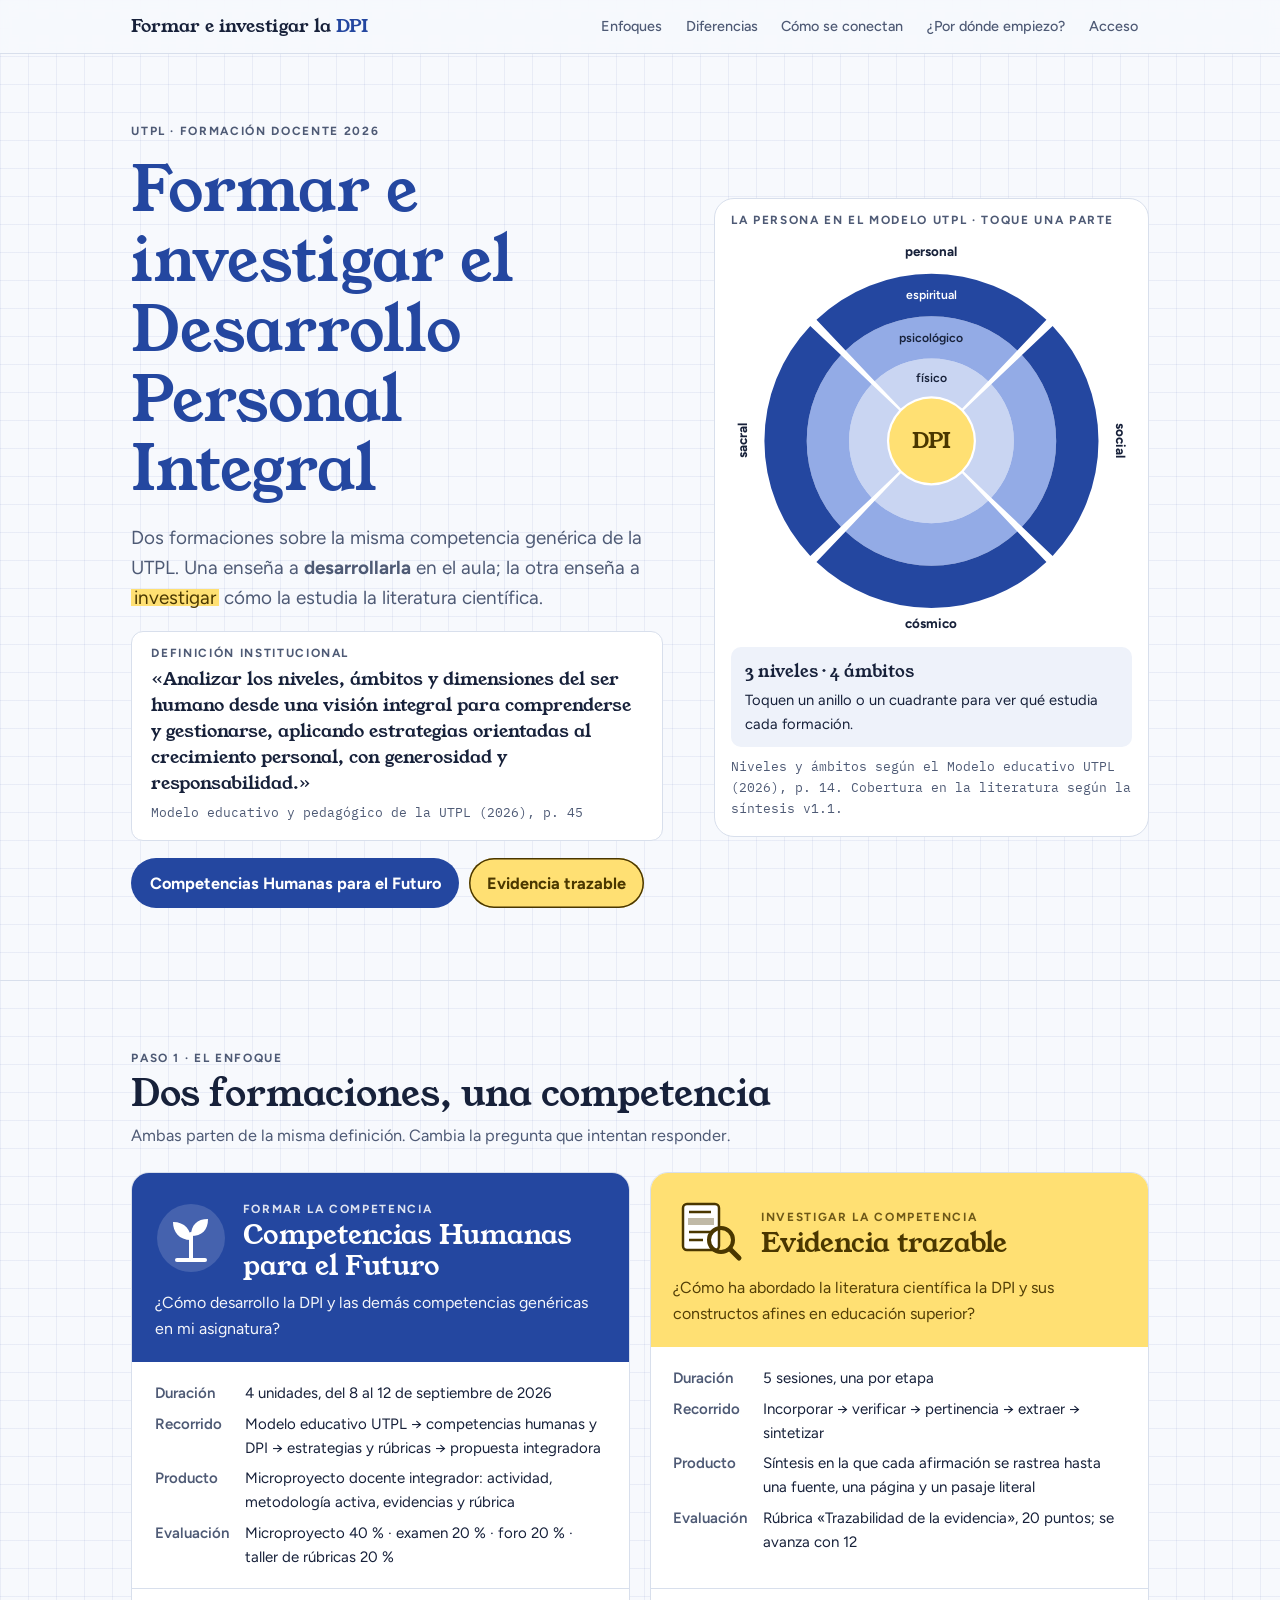
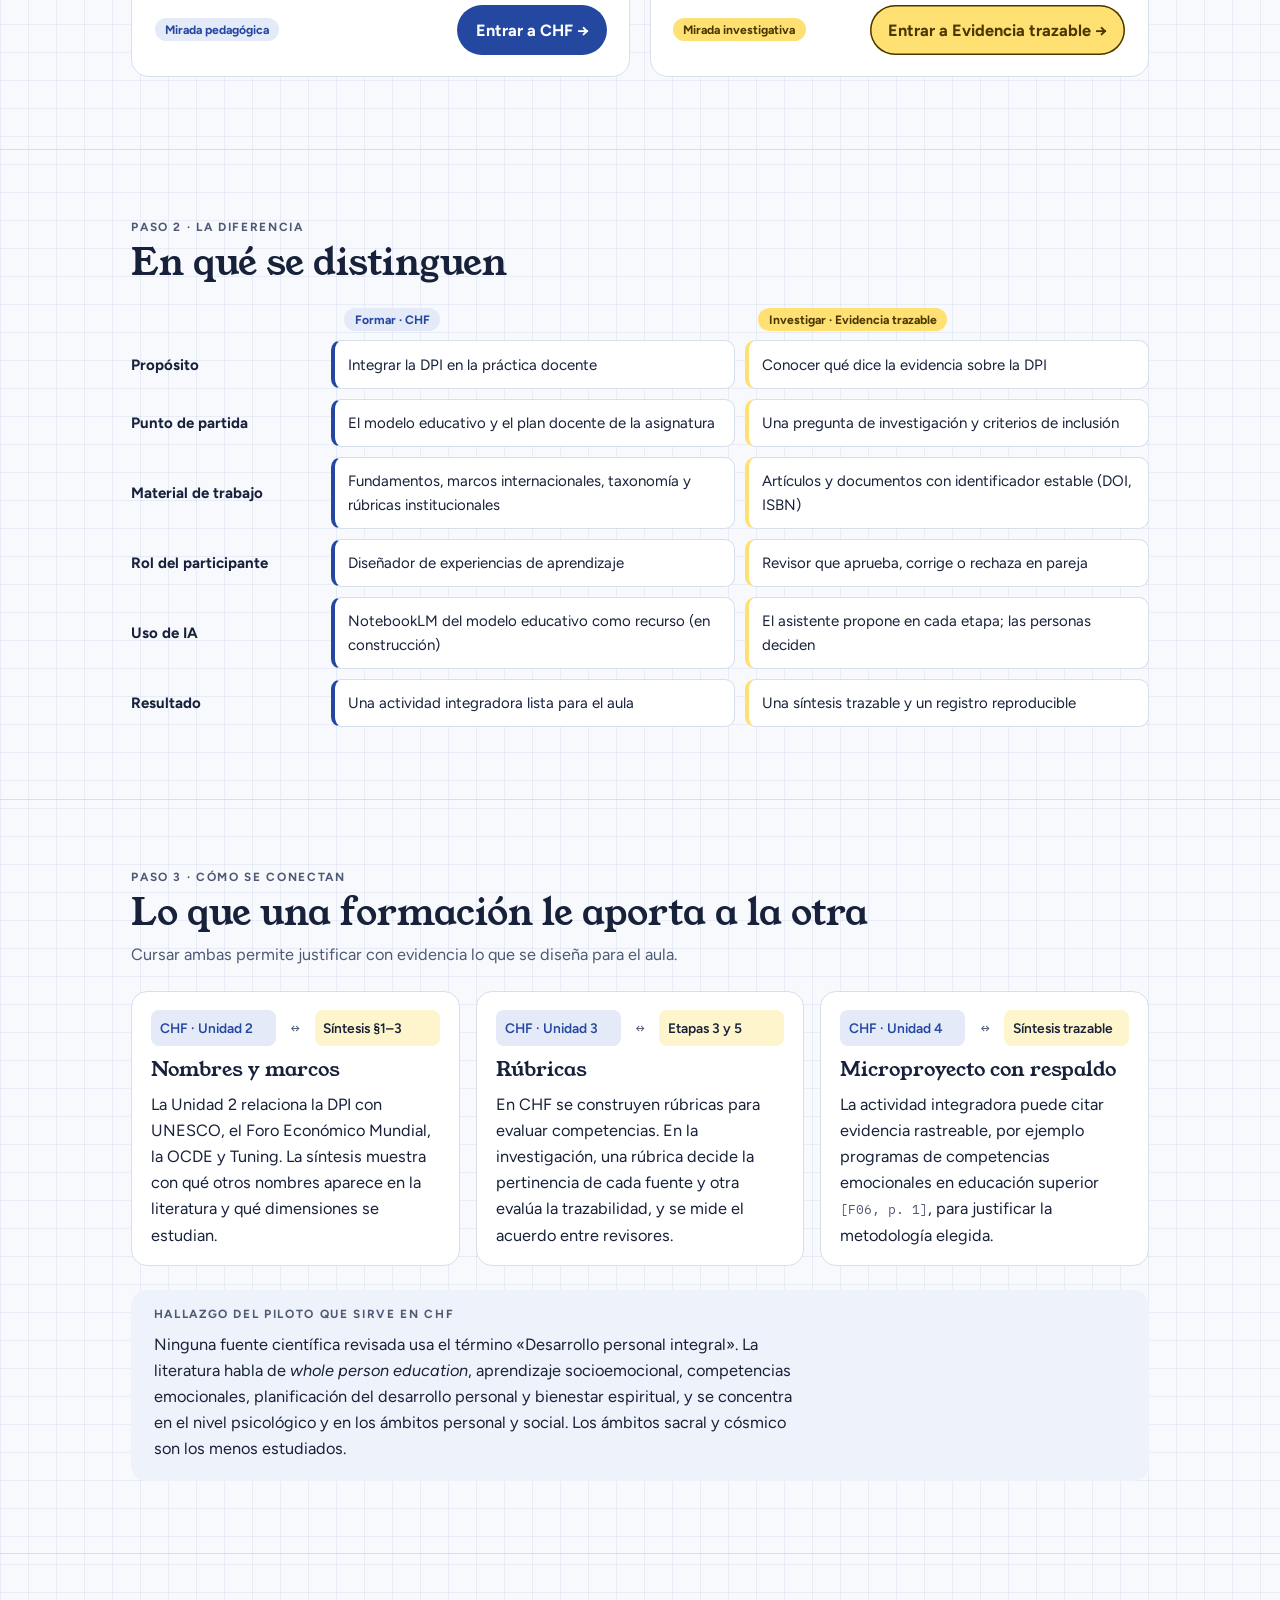
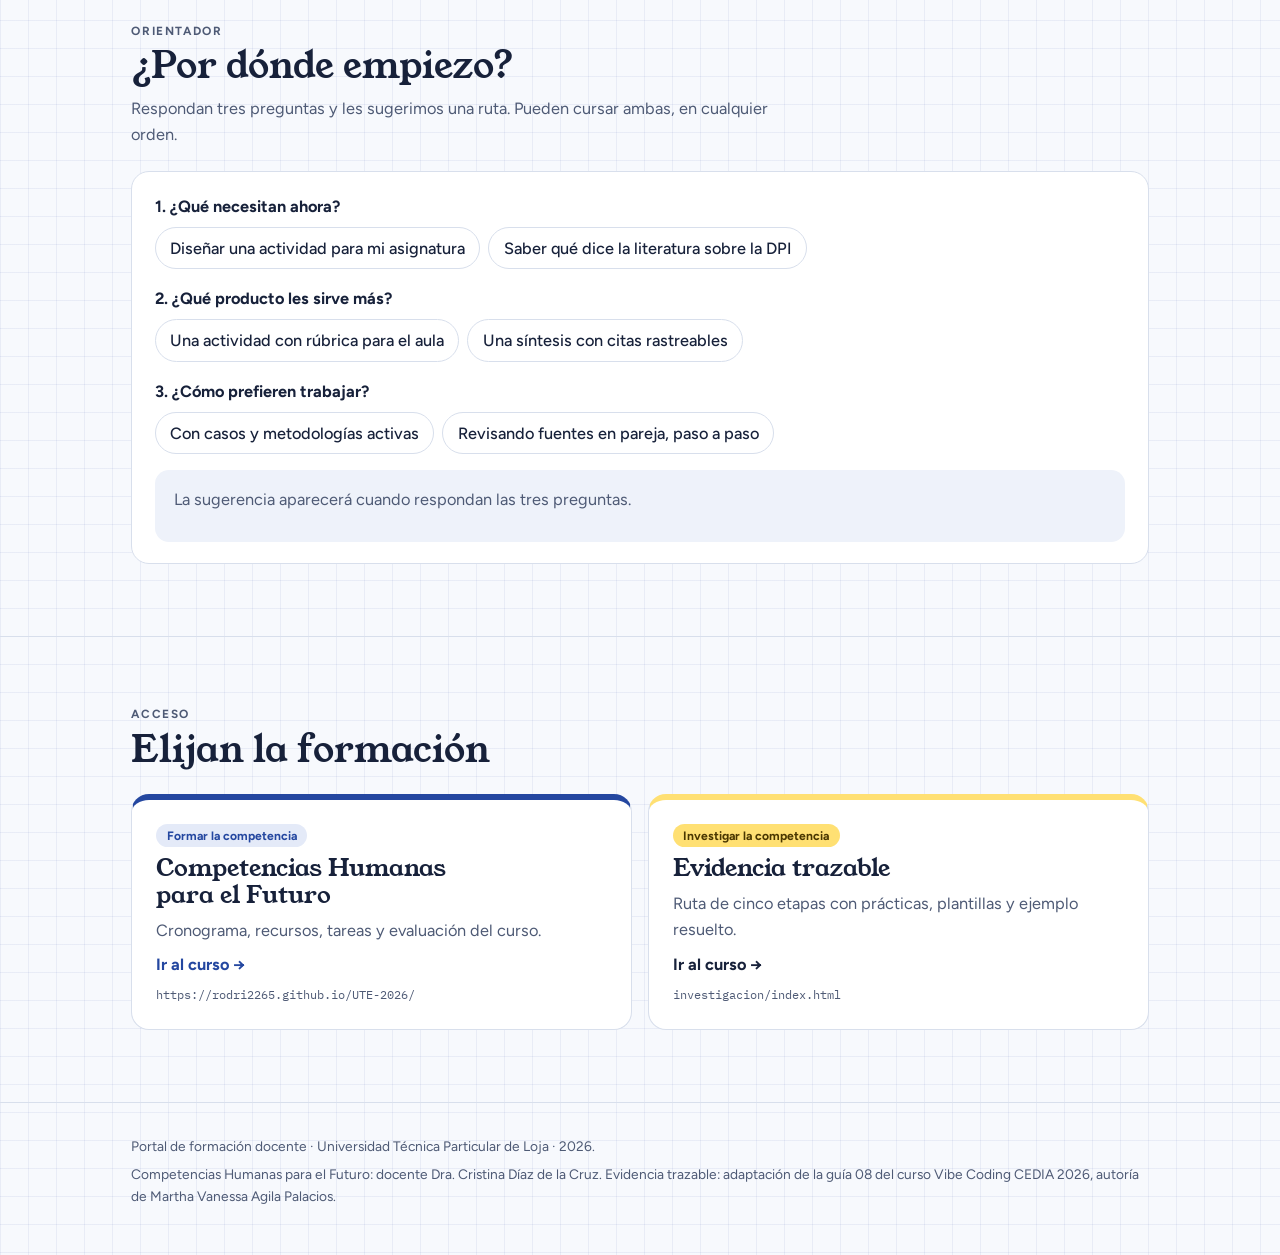
==== index.html @ 74fabafe "Add files via upload" ====
<!doctype html>
<html lang="es">
<head>
<meta charset="utf-8">
<meta name="viewport" content="width=device-width, initial-scale=1, viewport-fit=cover">
<title>Formar e investigar la DPI</title>
<meta name="description" content="Portal que integra dos formaciones sobre la competencia genérica UTPL Desarrollo Personal Integral: Competencias Humanas para el Futuro (formarla) y Evidencia trazable (investigarla).">
<link rel="preconnect" href="https://fonts.googleapis.com">
<link rel="preconnect" href="https://fonts.gstatic.com" crossorigin>
<link rel="stylesheet" href="https://fonts.googleapis.com/css2?family=Young+Serif&family=Figtree:wght@400;500;600;700&family=IBM+Plex+Mono:wght@400;500&display=swap">
<style>
/* Layout: portada con el modelo de la persona (3 niveles × 4 ámbitos) como imagen central; dos "puertas" de acceso;
   comparación; puentes entre cursos; orientador "¿por dónde empiezo?".
   Identidad: azul rey de CHF (formar) + tinta y resaltador del curso de investigación (investigar), sobre papel cuadriculado. */
:root{
  --paper:#F7F9FD; --grid:rgba(36,71,160,.07); --surface:#FFFFFF; --sunk:#EEF2FA; --ink:#17213A; --ink-2:#4E5A75; --rule:#D8DFEC;
  --form:#2447A0; --form-soft:#E4EAF8; --on-form:#FFFFFF;
  --inv:#16243A; --mark:#FFE073; --mark-soft:#FFF5CC; --mark-ink:#4A3700;
  --ring1:#C9D5F2; --ring2:#93ABE6; --ring3:#2447A0;
  --f-display:"Young Serif", Georgia, "Times New Roman", serif;
  --f-body:"Figtree", system-ui, -apple-system, "Segoe UI", sans-serif;
  --f-mono:"IBM Plex Mono", ui-monospace, Menlo, monospace;
  --r:12px; color-scheme:light;
}
@media (prefers-color-scheme: dark){ :root:not([data-theme="light"]){
  --paper:#0E1424; --grid:rgba(143,170,235,.07); --surface:#151D31; --sunk:#1A2440; --ink:#E8EDF7; --ink-2:#A7B3CB; --rule:#2B3756;
  --form:#9DB4F0; --form-soft:#1E2B4D; --on-form:#0E1424;
  --inv:#E8EDF7; --mark:#E9C64A; --mark-soft:#3A3217; --mark-ink:#1A1400;
  --ring1:#22305A; --ring2:#3A5196; --ring3:#9DB4F0; color-scheme:dark; } }
:root[data-theme="dark"]{
  --paper:#0E1424; --grid:rgba(143,170,235,.07); --surface:#151D31; --sunk:#1A2440; --ink:#E8EDF7; --ink-2:#A7B3CB; --rule:#2B3756;
  --form:#9DB4F0; --form-soft:#1E2B4D; --on-form:#0E1424;
  --inv:#E8EDF7; --mark:#E9C64A; --mark-soft:#3A3217; --mark-ink:#1A1400;
  --ring1:#22305A; --ring2:#3A5196; --ring3:#9DB4F0; color-scheme:dark; }

*{box-sizing:border-box}
html{scroll-behavior:smooth}
@media (prefers-reduced-motion: reduce){ html{scroll-behavior:auto} *{transition:none!important} }
body{margin:0;color:var(--ink);font:400 1.02rem/1.6 var(--f-body);
  background-color:var(--paper);
  background-image:linear-gradient(var(--grid) 1px,transparent 1px),linear-gradient(90deg,var(--grid) 1px,transparent 1px);
  background-size:28px 28px}
.wrap{max-width:1120px;margin:0 auto;padding-inline:max(16px,4vw)}
a{color:var(--form)}
:focus-visible{outline:3px solid var(--mark);outline-offset:2px}
h1,h2,h3{font-family:var(--f-display);font-weight:400;line-height:1.12;text-wrap:balance;margin:0}
h1{font-size:clamp(2.2rem,5.4vw,3.9rem);color:var(--form)}
h2{font-size:clamp(1.6rem,3.2vw,2.3rem)} h3{font-size:1.25rem}
p{margin:0;max-width:64ch} ul{margin:0;padding-left:1.2rem;display:grid;gap:.4rem}
.eyebrow{font:700 .74rem/1 var(--f-body);letter-spacing:.14em;text-transform:uppercase;color:var(--ink-2)}
.muted{color:var(--ink-2)}
.mono{font-family:var(--f-mono);font-size:.86em}
.mark{background:linear-gradient(transparent 12%,var(--mark) 12%,var(--mark) 88%,transparent 88%);color:var(--mark-ink);padding:0 .15em}
.cite{font-family:var(--f-mono);font-size:.8em;color:var(--ink-2)}
button{font:inherit;cursor:pointer}
.btn{display:inline-flex;align-items:center;gap:.5rem;padding:.75rem 1.15rem;border-radius:999px;font-weight:700;text-decoration:none;border:0}
.btn.form{background:var(--form);color:var(--on-form)}
.btn.inv{background:var(--mark);color:var(--mark-ink);box-shadow:inset 0 0 0 1.5px var(--mark-ink)}
.btn:hover{filter:brightness(1.07)}
.chip{display:inline-flex;align-items:center;gap:.35rem;font:700 .76rem var(--f-body);padding:.25rem .65rem;border-radius:999px}
.chip.form{background:var(--form-soft);color:var(--form)}
.chip.inv{background:var(--mark);color:var(--mark-ink)}

/* barra */
.top{position:sticky;top:env(safe-area-inset-top,0px);z-index:10;background:color-mix(in srgb,var(--paper) 90%,transparent);backdrop-filter:blur(8px);border-bottom:1px solid var(--rule)}
.top .wrap{display:flex;justify-content:space-between;align-items:center;gap:1rem;padding-block:.65rem}
.brand{font-family:var(--f-display);font-size:1.15rem;text-decoration:none;color:var(--ink)}
.brand b{color:var(--form);font-weight:400}
.top nav{display:flex;gap:.2rem;flex-wrap:wrap}
.top nav a{font-size:.9rem;font-weight:500;text-decoration:none;color:var(--ink-2);padding:.3rem .65rem;border-radius:999px}
.top nav a:hover{background:var(--sunk);color:var(--ink)}

/* portada */
.hero{padding-block:clamp(2rem,6vw,4.5rem)}
.hero .wrap{display:grid;grid-template-columns:minmax(0,1.1fr) minmax(0,.9fr);gap:clamp(1.5rem,4vw,3.5rem);align-items:center}
.hero-copy{display:grid;gap:1.1rem;min-width:0}
.lede{font-size:1.18rem;color:var(--ink-2)}
.def{background:var(--surface);border:1px solid var(--rule);border-radius:var(--r);padding:1rem 1.2rem;display:grid;gap:.4rem;max-width:64ch}
.def p{font-family:var(--f-display);font-size:1.12rem;line-height:1.45}
.model{background:var(--surface);border:1px solid var(--rule);border-radius:20px;padding:1rem;display:grid;gap:.6rem;min-width:0}
.model svg{width:100%;height:auto;display:block}
.model svg .seg{cursor:pointer;transition:opacity .2s}
.model svg .seg:hover,.model svg .seg.on{opacity:.82}
.model-info{min-height:5.2rem;background:var(--sunk);border-radius:10px;padding:.7rem .85rem;font-size:.92rem;display:grid;gap:.25rem}
.model-info b{font-family:var(--f-display);font-weight:400;font-size:1.05rem}

section.block{padding-block:clamp(2.5rem,6vw,4.5rem);border-top:1px solid var(--rule)}
section.block > .wrap{display:grid;gap:1.5rem}
.head{display:grid;gap:.5rem}

/* dos enfoques */
.lenses{display:grid;grid-template-columns:repeat(2,minmax(0,1fr));gap:1.2rem}
.lens{background:var(--surface);border:1px solid var(--rule);border-radius:18px;overflow:hidden;display:grid;grid-template-rows:auto 1fr auto}
.lens-top{padding:1.3rem 1.4rem;display:grid;gap:.55rem}
.lens.form .lens-top{background:var(--form);color:var(--on-form)}
.lens.form .lens-top .eyebrow{color:var(--on-form);opacity:.85}
.lens.inv .lens-top{background:var(--mark);color:var(--mark-ink)}
.lens.inv .lens-top .eyebrow{color:var(--mark-ink);opacity:.8}
.lens-top h3{font-size:1.7rem}
.lens-top .q{font-size:1rem;opacity:.95}
.lens-body{padding:1.2rem 1.4rem;display:grid;gap:.9rem;align-content:start}
.lens-body dl{display:grid;grid-template-columns:auto minmax(0,1fr);gap:.4rem 1rem;margin:0;font-size:.94rem}
.lens-body dt{color:var(--ink-2);font-weight:600}
.lens-body dd{margin:0}
.lens-foot{padding:1rem 1.4rem 1.3rem;border-top:1px solid var(--rule);display:flex;flex-wrap:wrap;gap:.6rem;align-items:center;justify-content:space-between}
.lens-art{width:72px;height:72px;flex:none}
.lens-title{display:flex;gap:1rem;align-items:center}

/* comparación */
.compare{display:grid;gap:.6rem}
.crow{display:grid;grid-template-columns:minmax(0,190px) minmax(0,1fr) minmax(0,1fr);gap:.6rem;align-items:stretch}
.crow > div{background:var(--surface);border:1px solid var(--rule);border-radius:10px;padding:.7rem .85rem;font-size:.94rem}
.crow .k{background:transparent;border:0;font-weight:700;display:flex;align-items:center;padding-left:0}
.crow .f{border-left:4px solid var(--form)}
.crow .i{border-left:4px solid var(--mark)}
.crow.headrow > div{background:transparent;border:0;padding-block:0}

/* puentes */
.bridges{display:grid;grid-template-columns:repeat(3,minmax(0,1fr));gap:1rem}
.bridge{background:var(--surface);border:1px solid var(--rule);border-radius:16px;padding:1.1rem 1.2rem;display:grid;gap:.7rem;align-content:start}
.bridge .pair{display:grid;grid-template-columns:minmax(0,1fr) auto minmax(0,1fr);gap:.4rem;align-items:center;font-size:.86rem}
.bridge .pair span{border-radius:8px;padding:.45rem .55rem}
.bridge .pair .f{background:var(--form-soft);color:var(--form);font-weight:600}
.bridge .pair .i{background:var(--mark-soft);color:var(--ink);font-weight:600}
.bridge .arrow{font-family:var(--f-mono);color:var(--ink-2)}
.finding{background:var(--sunk);border-radius:16px;padding:1.2rem 1.4rem;display:grid;gap:.6rem}

/* orientador */
.quiz{background:var(--surface);border:1px solid var(--rule);border-radius:18px;padding:1.3rem 1.4rem;display:grid;gap:1rem}
.qrow{display:grid;gap:.5rem}
.qrow .opts{display:flex;flex-wrap:wrap;gap:.5rem}
.qopt{border:1.5px solid var(--rule);background:var(--surface);color:var(--ink);border-radius:999px;padding:.45rem .9rem;font-weight:500}
.qopt[aria-pressed="true"]{border-color:var(--form);background:var(--form-soft);color:var(--form)}
.result{border-radius:14px;padding:1rem 1.2rem;background:var(--sunk);display:grid;gap:.5rem;min-height:4.5rem}
.result.form{background:var(--form-soft)} .result.inv{background:var(--mark-soft)}

/* puertas finales */
.doors{display:grid;grid-template-columns:repeat(2,minmax(0,1fr));gap:1rem}
.door{display:grid;gap:.5rem;padding:1.5rem;border-radius:18px;text-decoration:none;color:inherit;border:1px solid var(--rule);background:var(--surface);transition:transform .15s, box-shadow .15s}
.door:hover{transform:translateY(-3px);box-shadow:0 14px 30px -18px rgba(23,33,58,.55)}
.door.form{border-top:6px solid var(--form)} .door.inv{border-top:6px solid var(--mark)}
.door h3{font-size:1.5rem}
.door .go{font-weight:700;color:var(--form)}
.door.inv .go{color:var(--ink)}
.door .url{font-family:var(--f-mono);font-size:.78rem;color:var(--ink-2);overflow-wrap:anywhere}

footer{border-top:1px solid var(--rule);padding-block:2rem 3rem;font-size:.86rem;color:var(--ink-2)}
footer .wrap{display:grid;gap:.35rem}

@media (max-width:900px){
  .top nav{display:none}
  .hero .wrap,.lenses,.doors{grid-template-columns:minmax(0,1fr)}
  .bridges{grid-template-columns:minmax(0,1fr)}
  .crow{grid-template-columns:minmax(0,1fr) minmax(0,1fr)}
  .crow .k{grid-column:1 / -1;padding-bottom:0}
  .crow.headrow .k{display:none}
}
</style>
</head>
<body>

<header class="top"><div class="wrap">
  <a class="brand" href="#inicio">Formar e investigar la <b>DPI</b></a>
  <nav aria-label="Secciones"><a href="#enfoques">Enfoques</a><a href="#diferencias">Diferencias</a><a href="#puentes">Cómo se conectan</a><a href="#empezar">¿Por dónde empiezo?</a><a href="#acceso">Acceso</a></nav>
</div></header>

<section class="hero" id="inicio"><div class="wrap">
  <div class="hero-copy">
    <span class="eyebrow">UTPL · Formación docente 2026</span>
    <h1>Formar e investigar el Desarrollo Personal Integral</h1>
    <p class="lede">Dos formaciones sobre la misma competencia genérica de la UTPL. Una enseña a <strong>desarrollarla</strong> en el aula; la otra enseña a <span class="mark">investigar</span> cómo la estudia la literatura científica.</p>
    <div class="def">
      <span class="eyebrow">Definición institucional</span>
      <p>«Analizar los niveles, ámbitos y dimensiones del ser humano desde una visión integral para comprenderse y gestionarse, aplicando estrategias orientadas al crecimiento personal, con generosidad y responsabilidad.»</p>
      <span class="cite">Modelo educativo y pedagógico de la UTPL (2026), p. 45</span>
    </div>
    <div style="display:flex;flex-wrap:wrap;gap:.6rem"><a class="btn form" href="#acceso" data-link="chf">Competencias Humanas para el Futuro</a><a class="btn inv" href="#acceso" data-link="inv">Evidencia trazable</a></div>
  </div>
  <figure class="model" style="margin:0">
    <span class="eyebrow">La persona en el modelo UTPL · toque una parte</span>
    <svg viewBox="0 0 360 360" role="img" aria-label="Tres niveles concéntricos (físico, psicológico, espiritual) y cuatro ámbitos de relación (personal, social, sacral, cósmico)">
      <g id="rings"></g>
      <g font-family="Figtree, sans-serif" font-size="12" font-weight="700" fill="var(--ink)" text-anchor="middle">
        <text x="180" y="18">personal</text><text x="346" y="184" transform="rotate(90 346 184)">social</text>
        <text x="180" y="352">cósmico</text><text x="14" y="184" transform="rotate(-90 14 184)">sacral</text>
      </g>
    </svg>
    <div class="model-info" id="modelInfo" aria-live="polite"><b>3 niveles · 4 ámbitos</b><span>Toquen un anillo o un cuadrante para ver qué estudia cada formación.</span></div>
    <figcaption class="cite">Niveles y ámbitos según el Modelo educativo UTPL (2026), p. 14. Cobertura en la literatura según la síntesis v1.1.</figcaption>
  </figure>
</div></section>

<section class="block" id="enfoques"><div class="wrap">
  <div class="head"><span class="eyebrow">Paso 1 · El enfoque</span><h2>Dos formaciones, una competencia</h2>
    <p class="muted">Ambas parten de la misma definición. Cambia la pregunta que intentan responder.</p></div>
  <div class="lenses">
    <article class="lens form">
      <div class="lens-top">
        <div class="lens-title">
          <svg class="lens-art" viewBox="0 0 72 72" aria-hidden="true"><circle cx="36" cy="36" r="34" fill="var(--on-form)" opacity=".15"/><path d="M36 58V32" stroke="var(--on-form)" stroke-width="4" stroke-linecap="round"/><path d="M36 38c-12 0-18-8-18-18 12 0 18 8 18 18zM36 34c0-11 6-17 17-17 0 11-6 17-17 17z" fill="var(--on-form)"/><path d="M22 58h28" stroke="var(--on-form)" stroke-width="4" stroke-linecap="round"/></svg>
          <div><span class="eyebrow">Formar la competencia</span><h3>Competencias Humanas para el Futuro</h3></div>
        </div>
        <p class="q">¿Cómo desarrollo la DPI y las demás competencias genéricas en mi asignatura?</p>
      </div>
      <div class="lens-body">
        <dl>
          <dt>Duración</dt><dd>4 unidades, del 8 al 12 de septiembre de 2026</dd>
          <dt>Recorrido</dt><dd>Modelo educativo UTPL → competencias humanas y DPI → estrategias y rúbricas → propuesta integradora</dd>
          <dt>Producto</dt><dd>Microproyecto docente integrador: actividad, metodología activa, evidencias y rúbrica</dd>
          <dt>Evaluación</dt><dd>Microproyecto 40 % · examen 20 % · foro 20 % · taller de rúbricas 20 %</dd>
        </dl>
      </div>
      <div class="lens-foot"><span class="chip form">Mirada pedagógica</span><a class="btn form" data-link="chf" href="#">Entrar a CHF →</a></div>
    </article>
    <article class="lens inv">
      <div class="lens-top">
        <div class="lens-title">
          <svg class="lens-art" viewBox="0 0 72 72" aria-hidden="true"><rect x="10" y="10" width="36" height="46" rx="4" fill="var(--surface)" stroke="var(--mark-ink)" stroke-width="2.5"/><rect x="15" y="24" width="26" height="7" fill="var(--mark-ink)" opacity=".35"/><path d="M16 18h22M16 38h22M16 46h14" stroke="var(--mark-ink)" stroke-width="2.5"/><circle cx="48" cy="46" r="12" fill="none" stroke="var(--mark-ink)" stroke-width="4"/><path d="M57 55l9 9" stroke="var(--mark-ink)" stroke-width="5" stroke-linecap="round"/></svg>
          <div><span class="eyebrow">Investigar la competencia</span><h3>Evidencia trazable</h3></div>
        </div>
        <p class="q">¿Cómo ha abordado la literatura científica la DPI y sus constructos afines en educación superior?</p>
      </div>
      <div class="lens-body">
        <dl>
          <dt>Duración</dt><dd>5 sesiones, una por etapa</dd>
          <dt>Recorrido</dt><dd>Incorporar → verificar → pertinencia → extraer → sintetizar</dd>
          <dt>Producto</dt><dd>Síntesis en la que cada afirmación se rastrea hasta una fuente, una página y un pasaje literal</dd>
          <dt>Evaluación</dt><dd>Rúbrica «Trazabilidad de la evidencia», 20 puntos; se avanza con 12</dd>
        </dl>
      </div>
      <div class="lens-foot"><span class="chip inv">Mirada investigativa</span><a class="btn inv" data-link="inv" href="#">Entrar a Evidencia trazable →</a></div>
    </article>
  </div>
</div></section>

<section class="block" id="diferencias"><div class="wrap">
  <div class="head"><span class="eyebrow">Paso 2 · La diferencia</span><h2>En qué se distinguen</h2></div>
  <div class="compare">
    <div class="crow headrow"><div class="k"></div><div><span class="chip form">Formar · CHF</span></div><div><span class="chip inv">Investigar · Evidencia trazable</span></div></div>
    <div class="crow"><div class="k">Propósito</div><div class="f">Integrar la DPI en la práctica docente</div><div class="i">Conocer qué dice la evidencia sobre la DPI</div></div>
    <div class="crow"><div class="k">Punto de partida</div><div class="f">El modelo educativo y el plan docente de la asignatura</div><div class="i">Una pregunta de investigación y criterios de inclusión</div></div>
    <div class="crow"><div class="k">Material de trabajo</div><div class="f">Fundamentos, marcos internacionales, taxonomía y rúbricas institucionales</div><div class="i">Artículos y documentos con identificador estable (DOI, ISBN)</div></div>
    <div class="crow"><div class="k">Rol del participante</div><div class="f">Diseñador de experiencias de aprendizaje</div><div class="i">Revisor que aprueba, corrige o rechaza en pareja</div></div>
    <div class="crow"><div class="k">Uso de IA</div><div class="f">NotebookLM del modelo educativo como recurso (en construcción)</div><div class="i">El asistente propone en cada etapa; las personas deciden</div></div>
    <div class="crow"><div class="k">Resultado</div><div class="f">Una actividad integradora lista para el aula</div><div class="i">Una síntesis trazable y un registro reproducible</div></div>
  </div>
</div></section>

<section class="block" id="puentes"><div class="wrap">
  <div class="head"><span class="eyebrow">Paso 3 · Cómo se conectan</span><h2>Lo que una formación le aporta a la otra</h2>
    <p class="muted">Cursar ambas permite justificar con evidencia lo que se diseña para el aula.</p></div>
  <div class="bridges">
    <div class="bridge"><div class="pair"><span class="f">CHF · Unidad 2</span><span class="arrow">↔</span><span class="i">Síntesis §1–3</span></div>
      <h3>Nombres y marcos</h3><p>La Unidad 2 relaciona la DPI con UNESCO, el Foro Económico Mundial, la OCDE y Tuning. La síntesis muestra con qué otros nombres aparece en la literatura y qué dimensiones se estudian.</p></div>
    <div class="bridge"><div class="pair"><span class="f">CHF · Unidad 3</span><span class="arrow">↔</span><span class="i">Etapas 3 y 5</span></div>
      <h3>Rúbricas</h3><p>En CHF se construyen rúbricas para evaluar competencias. En la investigación, una rúbrica decide la pertinencia de cada fuente y otra evalúa la trazabilidad, y se mide el acuerdo entre revisores.</p></div>
    <div class="bridge"><div class="pair"><span class="f">CHF · Unidad 4</span><span class="arrow">↔</span><span class="i">Síntesis trazable</span></div>
      <h3>Microproyecto con respaldo</h3><p>La actividad integradora puede citar evidencia rastreable, por ejemplo programas de competencias emocionales en educación superior <span class="cite">[F06, p. 1]</span>, para justificar la metodología elegida.</p></div>
  </div>
  <div class="finding">
    <span class="eyebrow">Hallazgo del piloto que sirve en CHF</span>
    <p>Ninguna fuente científica revisada usa el término «Desarrollo personal integral». La literatura habla de <em>whole person education</em>, aprendizaje socioemocional, competencias emocionales, planificación del desarrollo personal y bienestar espiritual, y se concentra en el nivel psicológico y en los ámbitos personal y social. Los ámbitos sacral y cósmico son los menos estudiados.</p>
  </div>
</div></section>

<section class="block" id="empezar"><div class="wrap">
  <div class="head"><span class="eyebrow">Orientador</span><h2>¿Por dónde empiezo?</h2><p class="muted">Respondan tres preguntas y les sugerimos una ruta. Pueden cursar ambas, en cualquier orden.</p></div>
  <div class="quiz" id="quiz"></div>
</div></section>

<section class="block" id="acceso"><div class="wrap">
  <div class="head"><span class="eyebrow">Acceso</span><h2>Elijan la formación</h2></div>
  <div class="doors">
    <a class="door form" data-link="chf" href="#"><span class="chip form" style="justify-self:start">Formar la competencia</span><h3>Competencias Humanas para el Futuro</h3><p class="muted">Cronograma, recursos, tareas y evaluación del curso.</p><span class="go">Ir al curso →</span><span class="url" data-url="chf"></span></a>
    <a class="door inv" data-link="inv" href="#"><span class="chip inv" style="justify-self:start">Investigar la competencia</span><h3>Evidencia trazable</h3><p class="muted">Ruta de cinco etapas con prácticas, plantillas y ejemplo resuelto.</p><span class="go">Ir al curso →</span><span class="url" data-url="inv"></span></a>
  </div>
</div></section>

<footer><div class="wrap">
  <span>Portal de formación docente · Universidad Técnica Particular de Loja · 2026.</span>
  <span>Competencias Humanas para el Futuro: docente Dra. Cristina Díaz de la Cruz. Evidencia trazable: adaptación de la guía 08 del curso Vibe Coding CEDIA 2026, autoría de Martha Vanessa Agila Palacios.</span>
</div></footer>

<script>
(function(){
  "use strict";
  /* ===== Enlaces de los dos cursos: cámbielos aquí si las direcciones cambian ===== */
  var LINKS = {
    chf: "https://rodri2265.github.io/UTE-2026/",
    inv: "investigacion/index.html"
  };
  document.querySelectorAll("[data-link]").forEach(function(a){
    if(a.getAttribute("href")!=="#acceso") { a.href = LINKS[a.dataset.link]; }
  });
  document.querySelectorAll("[data-url]").forEach(function(s){ s.textContent = LINKS[s.dataset.url]; });

  /* ===== Modelo de la persona: 3 niveles × 4 ámbitos ===== */
  var NS="http://www.w3.org/2000/svg", g=document.getElementById("rings"), cx=180, cy=184;
  var LEVELS=[{k:"físico",r:[40,74],fill:"var(--ring1)"},{k:"psicológico",r:[74,112],fill:"var(--ring2)"},{k:"espiritual",r:[112,150],fill:"var(--ring3)"}];
  var AMB=[{k:"personal",a0:-135,a1:-45},{k:"social",a0:-45,a1:45},{k:"cósmico",a0:45,a1:135},{k:"sacral",a0:135,a1:225}];
  var LIT={ "físico":"F10 y F01 (deporte como indicador)", "psicológico":"F04, F06 y F08: el nivel más estudiado", "espiritual":"F09 y F10",
            "personal":"F04, F08 (autoconciencia) y F09", "social":"F04, F06 y F09", "cósmico":"F09 (dominio ambiental) y F02, como afín débil", "sacral":"solo F09 (dominio trascendental)" };
  function arc(r0,r1,a0,a1){
    function p(r,a){ var t=a*Math.PI/180; return [(cx+r*Math.cos(t)).toFixed(2),(cy+r*Math.sin(t)).toFixed(2)]; }
    var A=p(r1,a0),B=p(r1,a1),C=p(r0,a1),D=p(r0,a0);
    return "M"+A+" A"+r1+" "+r1+" 0 0 1 "+B+" L"+C+" A"+r0+" "+r0+" 0 0 0 "+D+" Z";
  }
  var info=document.getElementById("modelInfo"), segs=[];
  function select(level, amb){
    segs.forEach(function(s){ s.el.classList.toggle("on", s.l===level && s.a===amb); });
    info.innerHTML='<b>Nivel '+level+' · ámbito '+amb+'</b>'+
      '<span><span class="chip form">Formar</span> se aborda en CHF, Unidad 1 (antropología y humanismo integral) y Unidad 2 (DPI).</span>'+
      '<span><span class="chip inv">Investigar</span> nivel '+level+': '+LIT[level]+'. Ámbito '+amb+': '+LIT[amb]+'.</span>';
  }
  LEVELS.forEach(function(L){ AMB.forEach(function(A){
    var path=document.createElementNS(NS,"path");
    path.setAttribute("d",arc(L.r[0],L.r[1],A.a0+1.5,A.a1-1.5)); path.setAttribute("fill",L.fill);
    path.setAttribute("class","seg"); path.setAttribute("tabindex","0"); path.setAttribute("role","button");
    path.setAttribute("aria-label","Nivel "+L.k+", ámbito "+A.k);
    path.addEventListener("click",function(){ select(L.k,A.k); });
    path.addEventListener("keydown",function(e){ if(e.key==="Enter"||e.key===" "){ e.preventDefault(); select(L.k,A.k); } });
    g.appendChild(path); segs.push({el:path,l:L.k,a:A.k});
  }); });
  var core=document.createElementNS(NS,"circle"); core.setAttribute("cx",cx); core.setAttribute("cy",cy); core.setAttribute("r",38); core.setAttribute("fill","var(--mark)"); g.appendChild(core);
  var t=document.createElementNS(NS,"text"); t.setAttribute("x",cx); t.setAttribute("y",cy+6); t.setAttribute("text-anchor","middle"); t.setAttribute("font-family","Young Serif, Georgia, serif"); t.setAttribute("font-size","20"); t.setAttribute("fill","var(--mark-ink)"); t.textContent="DPI"; g.appendChild(t);
  [["físico",57],["psicológico",93],["espiritual",131]].forEach(function(x){
    var tx=document.createElementNS(NS,"text"); tx.setAttribute("x",cx); tx.setAttribute("y",cy-x[1]+4); tx.setAttribute("text-anchor","middle");
    tx.setAttribute("font-family","Figtree, sans-serif"); tx.setAttribute("font-size","11"); tx.setAttribute("font-weight","600");
    tx.setAttribute("fill", x[0]==="espiritual" ? "var(--surface)" : "var(--ink)"); tx.setAttribute("pointer-events","none"); tx.textContent=x[0]; g.appendChild(tx);
  });

  /* ===== Orientador ===== */
  var Q=[{q:"¿Qué necesitan ahora?",o:[["Diseñar una actividad para mi asignatura","f"],["Saber qué dice la literatura sobre la DPI","i"]]},
         {q:"¿Qué producto les sirve más?",o:[["Una actividad con rúbrica para el aula","f"],["Una síntesis con citas rastreables","i"]]},
         {q:"¿Cómo prefieren trabajar?",o:[["Con casos y metodologías activas","f"],["Revisando fuentes en pareja, paso a paso","i"]]}];
  var ans=[null,null,null], quiz=document.getElementById("quiz");
  Q.forEach(function(item,k){
    var row=document.createElement("div"); row.className="qrow";
    row.innerHTML='<strong>'+(k+1)+'. '+item.q+'</strong><div class="opts" role="group" aria-label="'+item.q+'"></div>';
    item.o.forEach(function(o){
      var b=document.createElement("button"); b.type="button"; b.className="qopt"; b.setAttribute("aria-pressed","false"); b.textContent=o[0];
      b.addEventListener("click",function(){ ans[k]=o[1]; row.querySelectorAll(".qopt").forEach(function(x){ x.setAttribute("aria-pressed", x===b?"true":"false"); }); result(); });
      row.querySelector(".opts").appendChild(b);
    });
    quiz.appendChild(row);
  });
  var res=document.createElement("div"); res.className="result"; res.setAttribute("aria-live","polite"); res.innerHTML='<span class="muted">La sugerencia aparecerá cuando respondan las tres preguntas.</span>'; quiz.appendChild(res);
  function result(){
    if(ans.indexOf(null)>-1) return;
    var f=ans.filter(function(x){return x==="f";}).length, i=3-f, first=f>=i?"chf":"inv";
    res.className="result "+(first==="chf"?"form":"inv");
    var name=first==="chf"?"Competencias Humanas para el Futuro":"Evidencia trazable", other=first==="chf"?"Evidencia trazable":"Competencias Humanas para el Futuro";
    var why=first==="chf"?"Su interés está en llevar la DPI al aula. Después, la investigación les ayudará a respaldar su microproyecto con evidencia.":"Su interés está en la evidencia. Después, CHF les ayudará a convertir lo que encuentren en actividades para el aula.";
    res.innerHTML='<strong>Empiecen por '+name+'</strong><span>'+why+'</span><div style="display:flex;flex-wrap:wrap;gap:.5rem"><a class="btn '+(first==="chf"?"form":"inv")+'" href="'+LINKS[first]+'">Ir a '+name+'</a><a class="btn '+(first==="chf"?"inv":"form")+'" href="'+LINKS[first==="chf"?"inv":"chf"]+'">Ver '+other+'</a></div>';
  }
})();
</script>
</body>
</html>
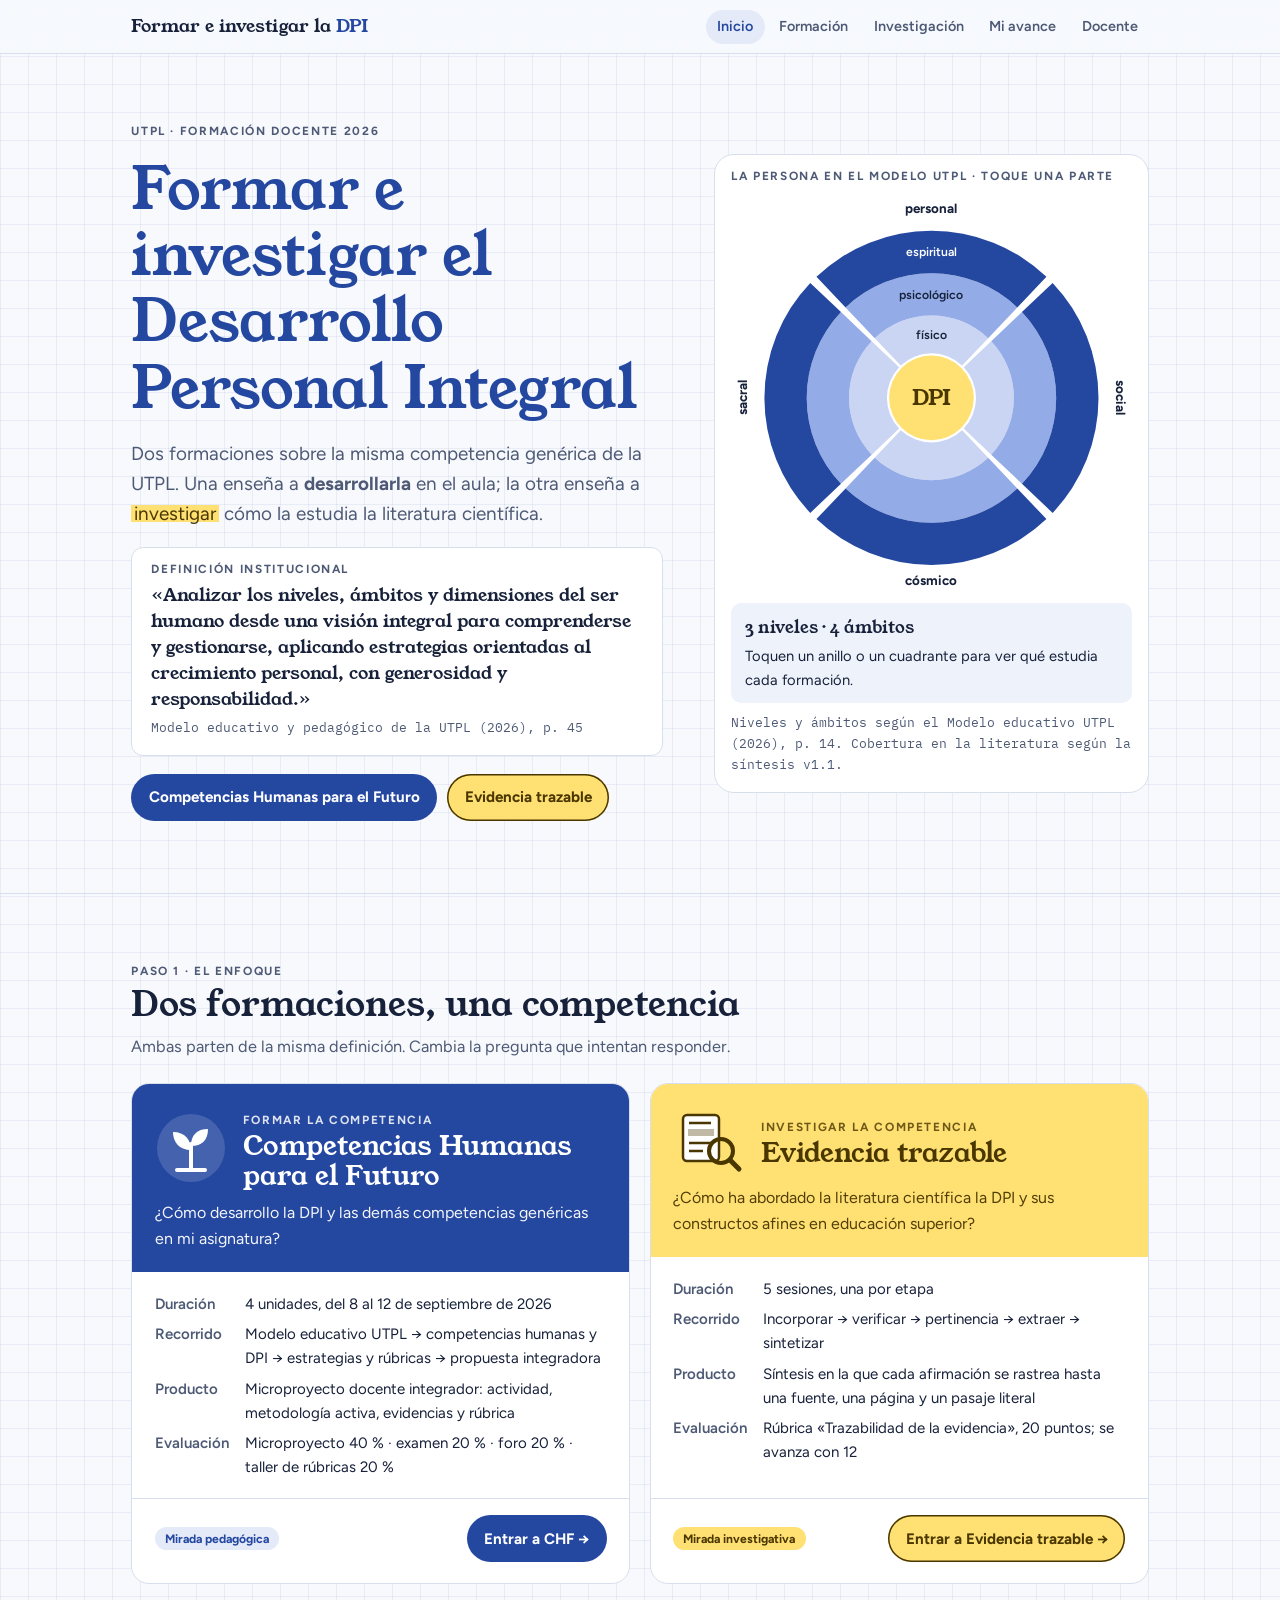
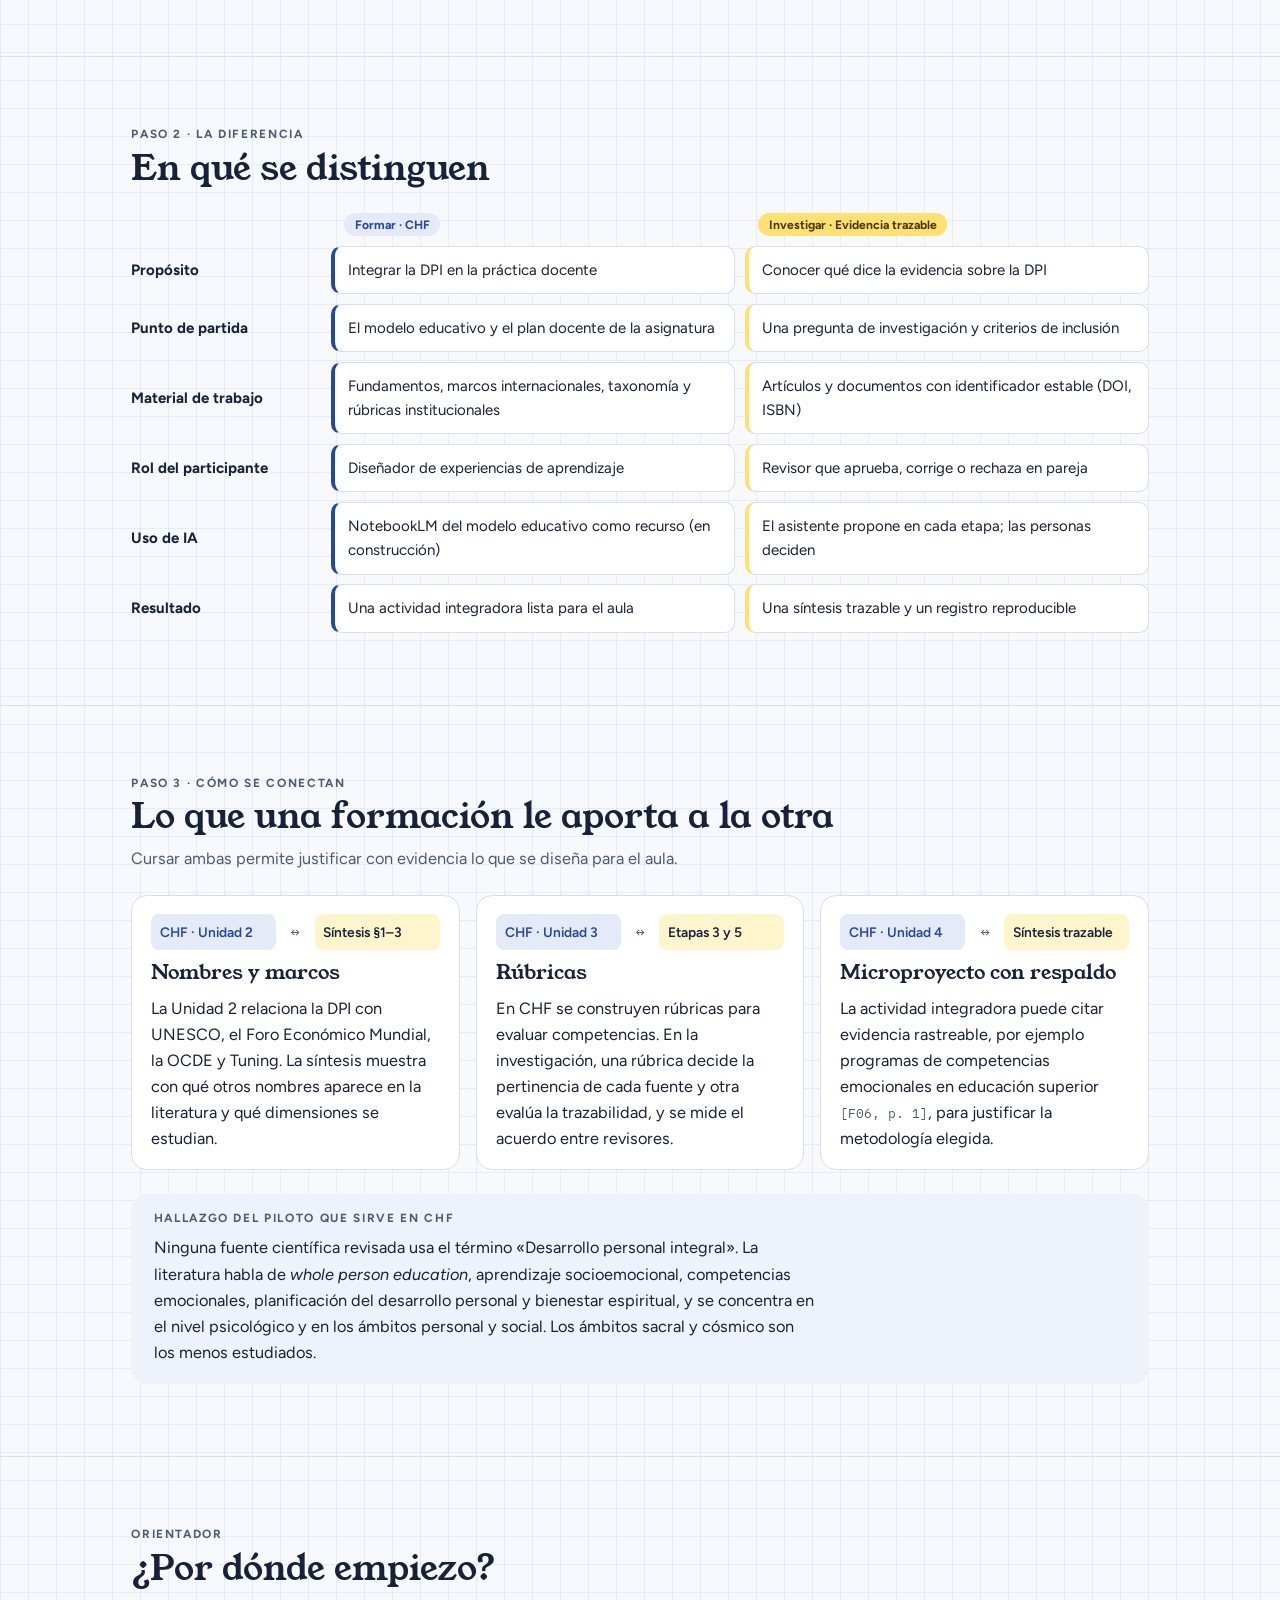
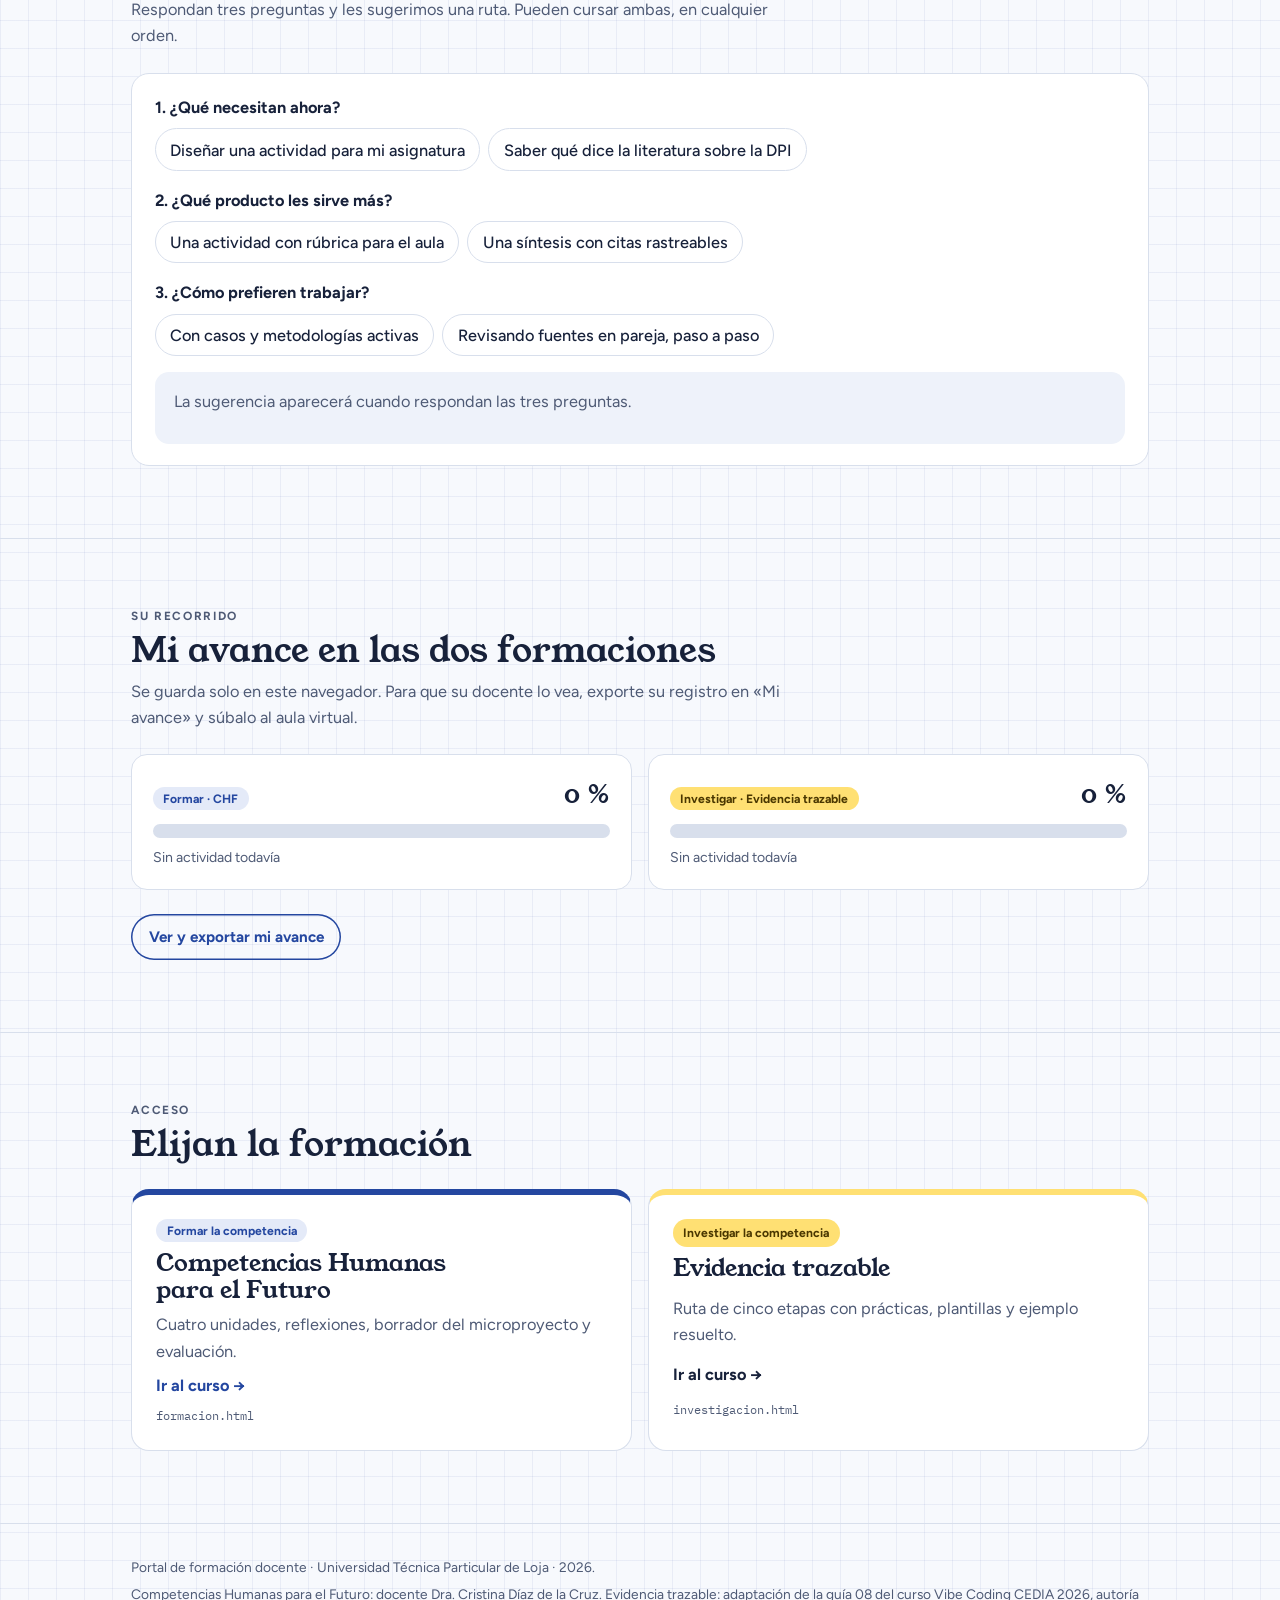
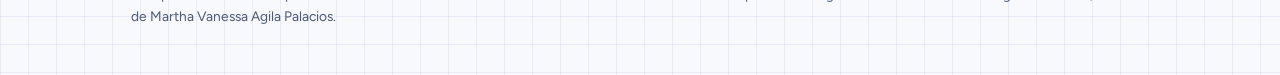
==== commit 3e96264e: "Add files via upload" ====
--- a/index.html
+++ b/index.html
@@ -8,68 +8,8 @@
 <link rel="preconnect" href="https://fonts.googleapis.com">
 <link rel="preconnect" href="https://fonts.gstatic.com" crossorigin>
 <link rel="stylesheet" href="https://fonts.googleapis.com/css2?family=Young+Serif&family=Figtree:wght@400;500;600;700&family=IBM+Plex+Mono:wght@400;500&display=swap">
+<link rel="stylesheet" href="assets/estilo.css">
 <style>
-/* Layout: portada con el modelo de la persona (3 niveles × 4 ámbitos) como imagen central; dos "puertas" de acceso;
-   comparación; puentes entre cursos; orientador "¿por dónde empiezo?".
-   Identidad: azul rey de CHF (formar) + tinta y resaltador del curso de investigación (investigar), sobre papel cuadriculado. */
-:root{
-  --paper:#F7F9FD; --grid:rgba(36,71,160,.07); --surface:#FFFFFF; --sunk:#EEF2FA; --ink:#17213A; --ink-2:#4E5A75; --rule:#D8DFEC;
-  --form:#2447A0; --form-soft:#E4EAF8; --on-form:#FFFFFF;
-  --inv:#16243A; --mark:#FFE073; --mark-soft:#FFF5CC; --mark-ink:#4A3700;
-  --ring1:#C9D5F2; --ring2:#93ABE6; --ring3:#2447A0;
-  --f-display:"Young Serif", Georgia, "Times New Roman", serif;
-  --f-body:"Figtree", system-ui, -apple-system, "Segoe UI", sans-serif;
-  --f-mono:"IBM Plex Mono", ui-monospace, Menlo, monospace;
-  --r:12px; color-scheme:light;
-}
-@media (prefers-color-scheme: dark){ :root:not([data-theme="light"]){
-  --paper:#0E1424; --grid:rgba(143,170,235,.07); --surface:#151D31; --sunk:#1A2440; --ink:#E8EDF7; --ink-2:#A7B3CB; --rule:#2B3756;
-  --form:#9DB4F0; --form-soft:#1E2B4D; --on-form:#0E1424;
-  --inv:#E8EDF7; --mark:#E9C64A; --mark-soft:#3A3217; --mark-ink:#1A1400;
-  --ring1:#22305A; --ring2:#3A5196; --ring3:#9DB4F0; color-scheme:dark; } }
-:root[data-theme="dark"]{
-  --paper:#0E1424; --grid:rgba(143,170,235,.07); --surface:#151D31; --sunk:#1A2440; --ink:#E8EDF7; --ink-2:#A7B3CB; --rule:#2B3756;
-  --form:#9DB4F0; --form-soft:#1E2B4D; --on-form:#0E1424;
-  --inv:#E8EDF7; --mark:#E9C64A; --mark-soft:#3A3217; --mark-ink:#1A1400;
-  --ring1:#22305A; --ring2:#3A5196; --ring3:#9DB4F0; color-scheme:dark; }
-
-*{box-sizing:border-box}
-html{scroll-behavior:smooth}
-@media (prefers-reduced-motion: reduce){ html{scroll-behavior:auto} *{transition:none!important} }
-body{margin:0;color:var(--ink);font:400 1.02rem/1.6 var(--f-body);
-  background-color:var(--paper);
-  background-image:linear-gradient(var(--grid) 1px,transparent 1px),linear-gradient(90deg,var(--grid) 1px,transparent 1px);
-  background-size:28px 28px}
-.wrap{max-width:1120px;margin:0 auto;padding-inline:max(16px,4vw)}
-a{color:var(--form)}
-:focus-visible{outline:3px solid var(--mark);outline-offset:2px}
-h1,h2,h3{font-family:var(--f-display);font-weight:400;line-height:1.12;text-wrap:balance;margin:0}
-h1{font-size:clamp(2.2rem,5.4vw,3.9rem);color:var(--form)}
-h2{font-size:clamp(1.6rem,3.2vw,2.3rem)} h3{font-size:1.25rem}
-p{margin:0;max-width:64ch} ul{margin:0;padding-left:1.2rem;display:grid;gap:.4rem}
-.eyebrow{font:700 .74rem/1 var(--f-body);letter-spacing:.14em;text-transform:uppercase;color:var(--ink-2)}
-.muted{color:var(--ink-2)}
-.mono{font-family:var(--f-mono);font-size:.86em}
-.mark{background:linear-gradient(transparent 12%,var(--mark) 12%,var(--mark) 88%,transparent 88%);color:var(--mark-ink);padding:0 .15em}
-.cite{font-family:var(--f-mono);font-size:.8em;color:var(--ink-2)}
-button{font:inherit;cursor:pointer}
-.btn{display:inline-flex;align-items:center;gap:.5rem;padding:.75rem 1.15rem;border-radius:999px;font-weight:700;text-decoration:none;border:0}
-.btn.form{background:var(--form);color:var(--on-form)}
-.btn.inv{background:var(--mark);color:var(--mark-ink);box-shadow:inset 0 0 0 1.5px var(--mark-ink)}
-.btn:hover{filter:brightness(1.07)}
-.chip{display:inline-flex;align-items:center;gap:.35rem;font:700 .76rem var(--f-body);padding:.25rem .65rem;border-radius:999px}
-.chip.form{background:var(--form-soft);color:var(--form)}
-.chip.inv{background:var(--mark);color:var(--mark-ink)}
-
-/* barra */
-.top{position:sticky;top:env(safe-area-inset-top,0px);z-index:10;background:color-mix(in srgb,var(--paper) 90%,transparent);backdrop-filter:blur(8px);border-bottom:1px solid var(--rule)}
-.top .wrap{display:flex;justify-content:space-between;align-items:center;gap:1rem;padding-block:.65rem}
-.brand{font-family:var(--f-display);font-size:1.15rem;text-decoration:none;color:var(--ink)}
-.brand b{color:var(--form);font-weight:400}
-.top nav{display:flex;gap:.2rem;flex-wrap:wrap}
-.top nav a{font-size:.9rem;font-weight:500;text-decoration:none;color:var(--ink-2);padding:.3rem .65rem;border-radius:999px}
-.top nav a:hover{background:var(--sunk);color:var(--ink)}
-
 /* portada */
 .hero{padding-block:clamp(2rem,6vw,4.5rem)}
 .hero .wrap{display:grid;grid-template-columns:minmax(0,1.1fr) minmax(0,.9fr);gap:clamp(1.5rem,4vw,3.5rem);align-items:center}
@@ -144,8 +84,6 @@
 .door.inv .go{color:var(--ink)}
 .door .url{font-family:var(--f-mono);font-size:.78rem;color:var(--ink-2);overflow-wrap:anywhere}
 
-footer{border-top:1px solid var(--rule);padding-block:2rem 3rem;font-size:.86rem;color:var(--ink-2)}
-footer .wrap{display:grid;gap:.35rem}
 
 @media (max-width:900px){
   .top nav{display:none}
@@ -155,13 +93,20 @@
   .crow .k{grid-column:1 / -1;padding-bottom:0}
   .crow.headrow .k{display:none}
 }
+
+/* avance en portada */
+.prog2{display:grid;grid-template-columns:repeat(2,minmax(0,1fr));gap:1rem}
+.prog2 .card{gap:.55rem}
+.prog2 .row{display:flex;justify-content:space-between;align-items:baseline;gap:.6rem}
+.prog2 b{font-family:var(--f-display);font-weight:400;font-size:1.6rem;font-variant-numeric:tabular-nums}
+@media (max-width:900px){ .prog2{grid-template-columns:minmax(0,1fr)} }
 </style>
 </head>
 <body>
 
 <header class="top"><div class="wrap">
-  <a class="brand" href="#inicio">Formar e investigar la <b>DPI</b></a>
-  <nav aria-label="Secciones"><a href="#enfoques">Enfoques</a><a href="#diferencias">Diferencias</a><a href="#puentes">Cómo se conectan</a><a href="#empezar">¿Por dónde empiezo?</a><a href="#acceso">Acceso</a></nav>
+  <a class="brand" href="index.html">Formar e investigar la <b>DPI</b></a>
+  <nav aria-label="Sitio"><a href="index.html" aria-current="page">Inicio</a><a href="formacion.html">Formación</a><a class="inv" href="investigacion.html">Investigación</a><a href="avance.html">Mi avance</a><a class="hide-sm" href="docente.html">Docente</a></nav>
 </div></header>
 
 <section class="hero" id="inicio"><div class="wrap">
@@ -268,10 +213,20 @@
   <div class="quiz" id="quiz"></div>
 </div></section>
 
+<section class="block" id="mi-avance"><div class="wrap">
+  <div class="head"><span class="eyebrow">Su recorrido</span><h2>Mi avance en las dos formaciones</h2>
+    <p class="muted">Se guarda solo en este navegador. Para que su docente lo vea, exporte su registro en «Mi avance» y súbalo al aula virtual.</p></div>
+  <div class="prog2">
+    <div class="card"><div class="row"><span class="chip form">Formar · CHF</span><b data-pct="formacion">0 %</b></div><div class="bar lg form"><i data-bar="formacion" style="width:0%"></i></div><span class="muted small" data-last="formacion">Sin actividad todavía</span></div>
+    <div class="card"><div class="row"><span class="chip inv">Investigar · Evidencia trazable</span><b data-pct="investigacion">0 %</b></div><div class="bar lg inv"><i data-bar="investigacion" style="width:0%"></i></div><span class="muted small" data-last="investigacion">Sin actividad todavía</span></div>
+  </div>
+  <div><a class="btn ghost" href="avance.html">Ver y exportar mi avance</a></div>
+</div></section>
+
 <section class="block" id="acceso"><div class="wrap">
   <div class="head"><span class="eyebrow">Acceso</span><h2>Elijan la formación</h2></div>
   <div class="doors">
-    <a class="door form" data-link="chf" href="#"><span class="chip form" style="justify-self:start">Formar la competencia</span><h3>Competencias Humanas para el Futuro</h3><p class="muted">Cronograma, recursos, tareas y evaluación del curso.</p><span class="go">Ir al curso →</span><span class="url" data-url="chf"></span></a>
+    <a class="door form" data-link="chf" href="#"><span class="chip form" style="justify-self:start">Formar la competencia</span><h3>Competencias Humanas para el Futuro</h3><p class="muted">Cuatro unidades, reflexiones, borrador del microproyecto y evaluación.</p><span class="go">Ir al curso →</span><span class="url" data-url="chf"></span></a>
     <a class="door inv" data-link="inv" href="#"><span class="chip inv" style="justify-self:start">Investigar la competencia</span><h3>Evidencia trazable</h3><p class="muted">Ruta de cinco etapas con prácticas, plantillas y ejemplo resuelto.</p><span class="go">Ir al curso →</span><span class="url" data-url="inv"></span></a>
   </div>
 </div></section>
@@ -281,13 +236,14 @@
   <span>Competencias Humanas para el Futuro: docente Dra. Cristina Díaz de la Cruz. Evidencia trazable: adaptación de la guía 08 del curso Vibe Coding CEDIA 2026, autoría de Martha Vanessa Agila Palacios.</span>
 </div></footer>
 
+<script src="assets/progreso.js"></script>
 <script>
 (function(){
   "use strict";
   /* ===== Enlaces de los dos cursos: cámbielos aquí si las direcciones cambian ===== */
   var LINKS = {
-    chf: "https://rodri2265.github.io/UTE-2026/",
-    inv: "investigacion/index.html"
+    chf: "formacion.html",
+    inv: "investigacion.html"
   };
   document.querySelectorAll("[data-link]").forEach(function(a){
     if(a.getAttribute("href")!=="#acceso") { a.href = LINKS[a.dataset.link]; }
@@ -353,6 +309,15 @@
     var why=first==="chf"?"Su interés está en llevar la DPI al aula. Después, la investigación les ayudará a respaldar su microproyecto con evidencia.":"Su interés está en la evidencia. Después, CHF les ayudará a convertir lo que encuentren en actividades para el aula.";
     res.innerHTML='<strong>Empiecen por '+name+'</strong><span>'+why+'</span><div style="display:flex;flex-wrap:wrap;gap:.5rem"><a class="btn '+(first==="chf"?"form":"inv")+'" href="'+LINKS[first]+'">Ir a '+name+'</a><a class="btn '+(first==="chf"?"inv":"form")+'" href="'+LINKS[first==="chf"?"inv":"chf"]+'">Ver '+other+'</a></div>';
   }
+  function paint(){
+    ["formacion","investigacion"].forEach(function(k){
+      var s=DPI.stats(k);
+      document.querySelectorAll('[data-pct="'+k+'"]').forEach(function(e){ e.textContent=s.pct+" %"; });
+      document.querySelectorAll('[data-bar="'+k+'"]').forEach(function(e){ e.style.width=s.pct+"%"; });
+      document.querySelectorAll('[data-last="'+k+'"]').forEach(function(e){ e.textContent = s.done ? (s.done+" de "+s.total+" actividades · última: "+new Date(s.last).toLocaleString("es-EC",{dateStyle:"medium",timeStyle:"short"})) : "Sin actividad todavía"; });
+    });
+  }
+  paint(); DPI.onChange(paint);
 })();
 </script>
 </body>
--- a/assets/estilo.css
+++ b/assets/estilo.css
@@ -0,0 +1,100 @@
+/* Identidad del sitio: azul rey de CHF (formar) + tinta y resaltador (investigar), sobre papel cuadriculado. */
+:root{
+  --paper:#F7F9FD; --grid:rgba(36,71,160,.07); --surface:#FFFFFF; --sunk:#EEF2FA; --ink:#17213A; --ink-2:#4E5A75; --rule:#D8DFEC;
+  --form:#2447A0; --form-soft:#E4EAF8; --on-form:#FFFFFF;
+  --mark:#FFE073; --mark-soft:#FFF5CC; --mark-ink:#4A3700;
+  --ok:#25784A; --ok-soft:#E3F3EA; --bad:#B4462C; --bad-soft:#FBE9E4;
+  --ring1:#C9D5F2; --ring2:#93ABE6; --ring3:#2447A0;
+  --f-display:"Young Serif", Georgia, "Times New Roman", serif;
+  --f-body:"Figtree", system-ui, -apple-system, "Segoe UI", sans-serif;
+  --f-mono:"IBM Plex Mono", ui-monospace, Menlo, monospace;
+  --r:12px; color-scheme:light;
+}
+@media (prefers-color-scheme: dark){ :root:not([data-theme="light"]){
+  --paper:#0E1424; --grid:rgba(143,170,235,.07); --surface:#151D31; --sunk:#1A2440; --ink:#E8EDF7; --ink-2:#A7B3CB; --rule:#2B3756;
+  --form:#9DB4F0; --form-soft:#1E2B4D; --on-form:#0E1424;
+  --mark:#E9C64A; --mark-soft:#3A3217; --mark-ink:#1A1400;
+  --ok:#6FCB98; --ok-soft:#173326; --bad:#F0927A; --bad-soft:#3A1F19;
+  --ring1:#22305A; --ring2:#3A5196; --ring3:#9DB4F0; color-scheme:dark; } }
+:root[data-theme="dark"]{
+  --paper:#0E1424; --grid:rgba(143,170,235,.07); --surface:#151D31; --sunk:#1A2440; --ink:#E8EDF7; --ink-2:#A7B3CB; --rule:#2B3756;
+  --form:#9DB4F0; --form-soft:#1E2B4D; --on-form:#0E1424;
+  --mark:#E9C64A; --mark-soft:#3A3217; --mark-ink:#1A1400;
+  --ok:#6FCB98; --ok-soft:#173326; --bad:#F0927A; --bad-soft:#3A1F19;
+  --ring1:#22305A; --ring2:#3A5196; --ring3:#9DB4F0; color-scheme:dark; }
+
+*{box-sizing:border-box}
+html{scroll-behavior:smooth}
+@media (prefers-reduced-motion: reduce){ html{scroll-behavior:auto} *{transition:none!important} }
+body{margin:0;color:var(--ink);font:400 1.02rem/1.6 var(--f-body);background-color:var(--paper);
+  background-image:linear-gradient(var(--grid) 1px,transparent 1px),linear-gradient(90deg,var(--grid) 1px,transparent 1px);background-size:28px 28px}
+.wrap{max-width:1120px;margin:0 auto;padding-inline:max(16px,4vw)}
+a{color:var(--form)}
+:focus-visible{outline:3px solid var(--mark);outline-offset:2px}
+h1,h2,h3{font-family:var(--f-display);font-weight:400;line-height:1.12;text-wrap:balance;margin:0}
+h1{font-size:clamp(2.1rem,5vw,3.7rem);color:var(--form)}
+h2{font-size:clamp(1.55rem,3vw,2.2rem)} h3{font-size:1.25rem}
+p{margin:0;max-width:66ch} ul,ol{margin:0;padding-left:1.2rem;display:grid;gap:.4rem}
+.eyebrow{font:700 .74rem/1 var(--f-body);letter-spacing:.14em;text-transform:uppercase;color:var(--ink-2)}
+.muted{color:var(--ink-2)} .small{font-size:.88rem}
+.mono{font-family:var(--f-mono);font-size:.86em}
+.mark{background:linear-gradient(transparent 12%,var(--mark) 12%,var(--mark) 88%,transparent 88%);color:var(--mark-ink);padding:0 .15em}
+.cite{font-family:var(--f-mono);font-size:.8em;color:var(--ink-2)}
+button{font:inherit;cursor:pointer}
+.btn{display:inline-flex;align-items:center;gap:.5rem;padding:.7rem 1.1rem;border-radius:999px;font-weight:700;text-decoration:none;border:0;font-size:.95rem}
+.btn.form{background:var(--form);color:var(--on-form)}
+.btn.inv{background:var(--mark);color:var(--mark-ink);box-shadow:inset 0 0 0 1.5px var(--mark-ink)}
+.btn.ghost{background:transparent;color:var(--form);box-shadow:inset 0 0 0 1.5px var(--form)}
+.btn.danger{background:transparent;color:var(--bad);box-shadow:inset 0 0 0 1.5px var(--bad)}
+.btn.sm{padding:.45rem .8rem;font-size:.85rem}
+.btn:hover{filter:brightness(1.07)}
+.chip{display:inline-flex;align-items:center;gap:.35rem;font:700 .76rem var(--f-body);padding:.25rem .65rem;border-radius:999px}
+.chip.form{background:var(--form-soft);color:var(--form)} .chip.inv{background:var(--mark);color:var(--mark-ink)}
+.chip.ok{background:var(--ok-soft);color:var(--ok)}
+
+/* barra superior compartida */
+.top{position:sticky;top:env(safe-area-inset-top,0px);z-index:20;background:color-mix(in srgb,var(--paper) 90%,transparent);backdrop-filter:blur(8px);border-bottom:1px solid var(--rule)}
+.top .wrap{display:flex;justify-content:space-between;align-items:center;gap:1rem;padding-block:.6rem}
+.brand{font-family:var(--f-display);font-size:1.12rem;text-decoration:none;color:var(--ink);white-space:nowrap}
+.brand b{color:var(--form);font-weight:400}
+.top nav{display:flex;gap:.2rem;flex-wrap:wrap;align-items:center}
+.top nav a{font-size:.9rem;font-weight:600;text-decoration:none;color:var(--ink-2);padding:.35rem .7rem;border-radius:999px}
+.top nav a:hover{background:var(--sunk);color:var(--ink)}
+.top nav a[aria-current="page"]{background:var(--form-soft);color:var(--form)}
+.top nav a.inv[aria-current="page"]{background:var(--mark);color:var(--mark-ink)}
+.mini{display:flex;gap:.5rem;align-items:center;font-size:.8rem;color:var(--ink-2);text-decoration:none}
+.mini .bar{width:56px}
+
+/* barras de progreso */
+.bar{height:8px;border-radius:999px;background:var(--rule);overflow:hidden;position:relative}
+.bar i{position:absolute;inset:0 auto 0 0;border-radius:999px;transition:width .35s}
+.bar.form i{background:var(--form)} .bar.inv i{background:var(--mark-ink)}
+.bar.lg{height:14px}
+
+section.block{padding-block:clamp(2.3rem,5.5vw,4.2rem);border-top:1px solid var(--rule)}
+section.block > .wrap{display:grid;gap:1.4rem}
+.head{display:grid;gap:.5rem}
+.card{background:var(--surface);border:1px solid var(--rule);border-radius:16px;padding:1.2rem 1.3rem;display:grid;gap:.8rem;align-content:start;min-width:0}
+
+/* formularios */
+label.field{display:grid;gap:.3rem;font-weight:600;font-size:.92rem}
+input[type=text],input[type=email],textarea,select{font:inherit;font-weight:400;padding:.6rem .7rem;border-radius:10px;border:1px solid var(--rule);background:var(--surface);color:var(--ink);width:100%}
+textarea{min-height:5.5rem;resize:vertical}
+.checkrow{display:flex;gap:.6rem;align-items:flex-start;padding:.55rem .1rem;border-bottom:1px dashed var(--rule)}
+.checkrow:last-child{border-bottom:0}
+.checkrow input{width:1.15rem;height:1.15rem;margin-top:.2rem;accent-color:var(--form);flex:none}
+.checkrow .when{margin-left:auto;font-size:.75rem;color:var(--ink-2);white-space:nowrap;padding-left:.5rem}
+.saved{font-size:.8rem;color:var(--ok);min-height:1.2em}
+
+.table-wrap{overflow-x:auto;border:1px solid var(--rule);border-radius:12px;background:var(--surface)}
+.table-wrap table{border-collapse:collapse;width:100%;font-size:.9rem}
+.table-wrap th,.table-wrap td{text-align:left;vertical-align:top;padding:.55rem .75rem;border-bottom:1px solid var(--rule)}
+.table-wrap th{background:var(--sunk);white-space:nowrap}
+.table-wrap td.num{font-variant-numeric:tabular-nums;white-space:nowrap}
+
+footer{border-top:1px solid var(--rule);padding-block:2rem 3rem;font-size:.86rem;color:var(--ink-2)}
+footer .wrap{display:grid;gap:.35rem}
+
+@media (max-width:900px){ .top .wrap{flex-wrap:wrap;row-gap:.3rem} .top nav{flex-wrap:nowrap;overflow-x:auto;width:100%;scrollbar-width:none} .top nav a{white-space:nowrap} }
+@media (max-width:560px){ .top nav .hide-sm{display:none} }
+@media (max-width:620px){ .top .mini span{display:none} .brand{font-size:1rem} }
